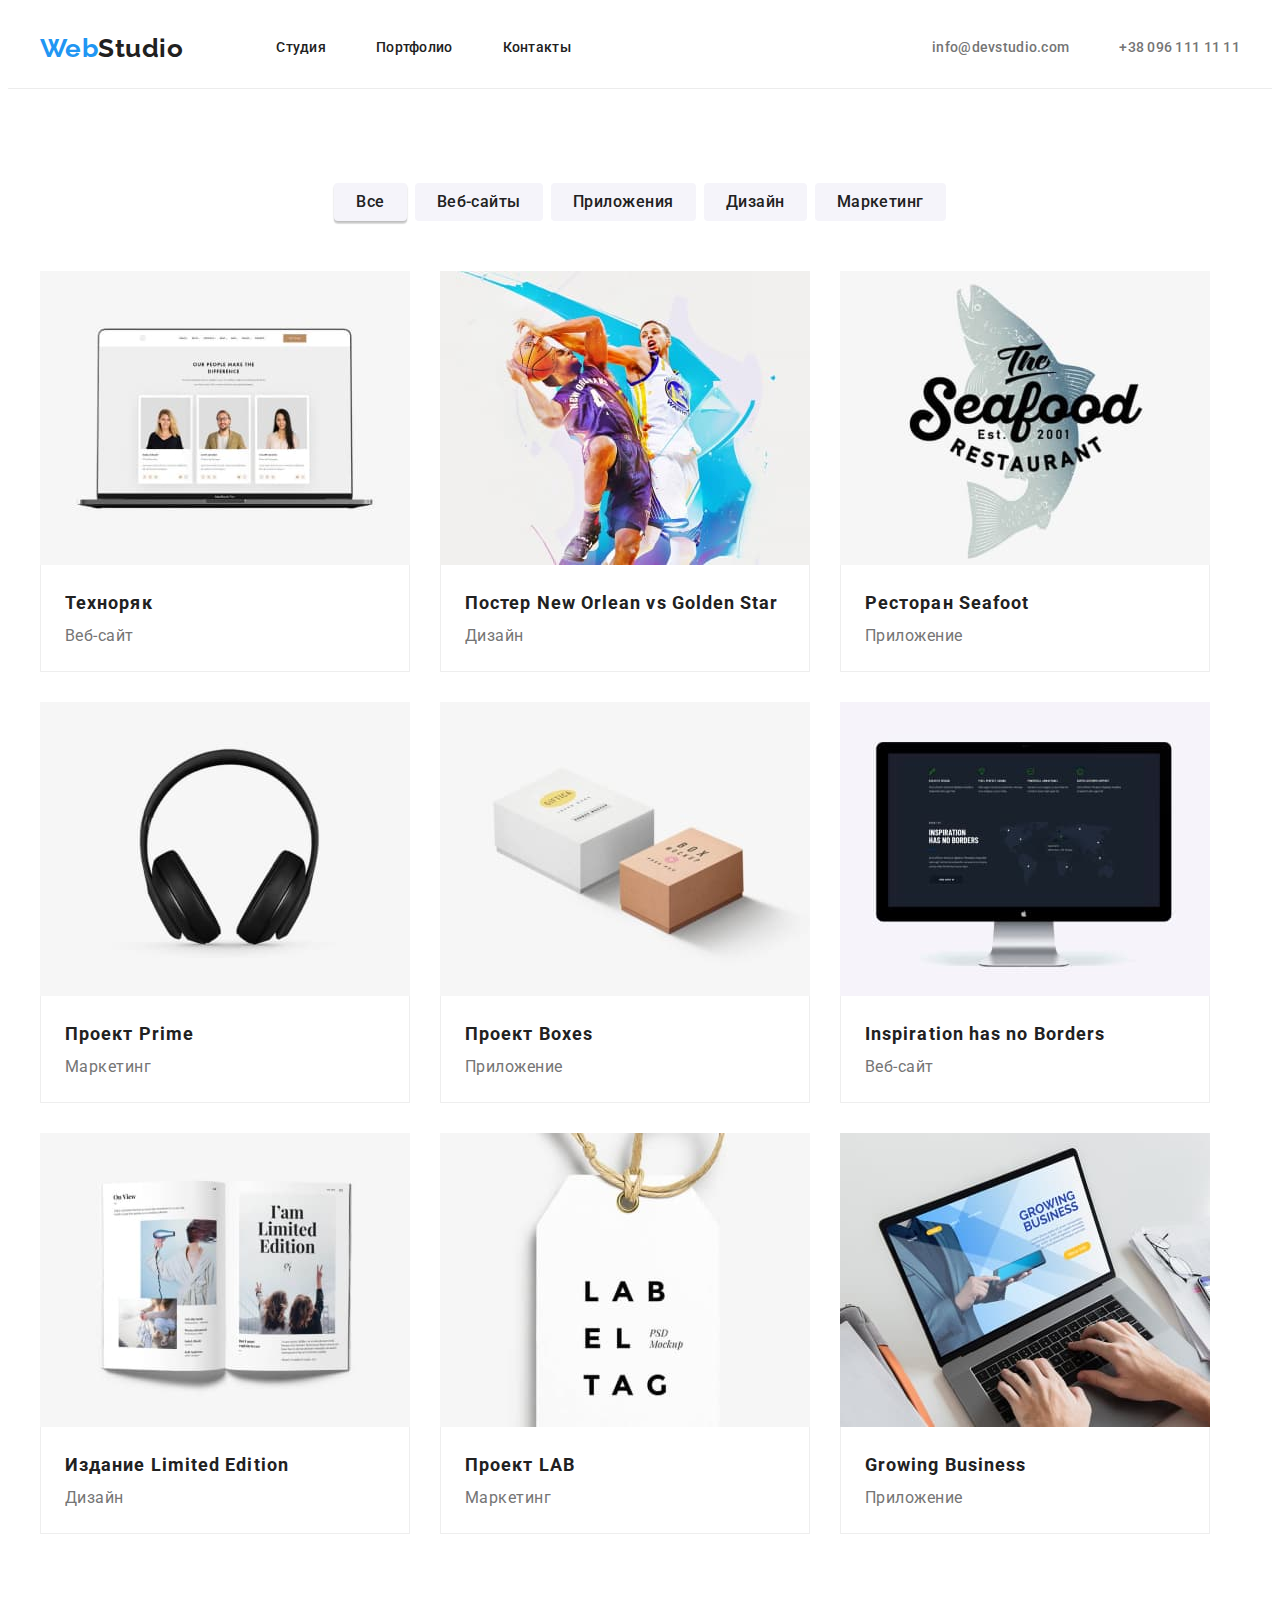
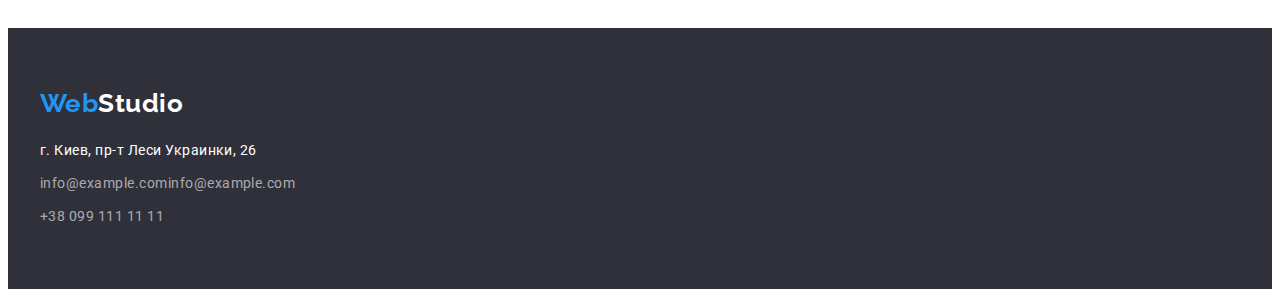
==== portfolio.html @ e4c21ceb "start-hw4" ====
<!DOCTYPE html>
<html lang="en">
<head>
    <meta charset="UTF-8">
    <meta http-equiv="X-UA-Compatible" content="IE=edge">
    <meta name="viewport" content="width=device-width, initial-scale=1.0">
    <title>Document</title>
    <link rel="preconnect" href="https://fonts.googleapis.com">
    <link rel="preconnect" href="https://fonts.gstatic.com" crossorigin>
    <link href="https://fonts.googleapis.com/css2?family=Raleway:wght@700&display=swap" rel="stylesheet">
    <link rel="preconnect" href="https://fonts.googleapis.com">
    <link rel="preconnect" href="https://fonts.gstatic.com" crossorigin>
    <link href="https://fonts.googleapis.com/css2?family=Raleway:wght@700&family=Roboto:wght@400;500;700;900&display=swap"

    rel="stylesheet">
<link rel="stylesheet" href="https://cdnjs.cloudflare.com/ajax/libs/modern-normalize/1.1.0/modern-normalize.min.css"
    integrity="sha512-wpPYUAdjBVSE4KJnH1VR1HeZfpl1ub8YT/NKx4PuQ5NmX2tKuGu6U/JRp5y+Y8XG2tV+wKQpNHVUX03MfMFn9Q=="
    crossorigin="anonymous" referrerpolicy="no-referrer" />
    <link rel="stylesheet" href="./css/styles.css" />

</head>
<body>
<header class="page-header">
    <div class=" container  container-header">
        <nav class="main-nav">
            <a href="./index.html" class="logo"> <span class="logo-start">Web</span><span
                    class="logo-and-top">Studio</span>
            </a>
            <ul class="site-nav ">
                <li class="item"> <a href="./index.html" class="site-nav-link ">Студия</a> </li>
                <li class="item"> <a href="./portfolio.html" class="site-nav-link current">Портфолио</a> </li>
                <li class="item"> <a href="" class="site-nav-link">Контакты</a> </li>
            </ul>
        </nav>
        <ul class="contacts ">
            <li class="item"> <a href="mailto:info@devstudio.com" class="contacts-link">info@devstudio.com</a></li>
            <li class="item"> <a href="telto:+38096111111" class="contacts-link">+38 096 111 11 11</a></li>
        </ul>

    </div>


</header>
    <main>
        <section class="types-of-works">
            <div class="container">
            <!-- Скрытый заголовок -->
            <h1 class="works-title visually-hidden">Виды роботы</h1>
            <ul class="buttons list">
                <li class="works-item-btn">
                    <button type="button" class="button-works button-current">Все</button>
                </li>

                <li class="works-item-btn">
                    <button type="button" class="button-works">Веб-сайты</button>
                </li>

                <li class="works-item-btn">
                    <button type="button" class="button-works">Приложения</button>
                </li>

                <li class="works-item-btn">
                    <button type="button" class="button-works">Дизайн</button>
                </li>

                <li class="works-item-btn">
                    <button type="button" class="button-works">Маркетинг</button>
                </li>
            </ul>


            <ul class="projects ">
                <li class="projects-item">
                    <img src="./images/Ноутбук.jpg" alt="ноутбук" width="370" height="294">
                    <div class="projects-box">
                        <h2 class="projects-title">Техноряк</h2>
                        <p class="projects-text"> Веб-сайт</p>
                    </div>
            
            
                </li>
            
                <li class="projects-item">
                    <img src="./images/Баскетболисты.jpg" alt="Два баскетболиста" width="370" height="294">
                    <div class="projects-box">
                        <h2 class="projects-title">Постер New Orlean vs Golden Star</h2>
                        <p class="projects-text"> Дизайн</p>
                    </div>
            
                </li>
            
                <li class="projects-item">
                    <img src="./images/Имя приложения.jpg" alt="Афиша  ресторана" width="370" height="294">
                    <div class="projects-box">
                        <h2 class="projects-title">Ресторан Seafoot</h2>
                        <p class="projects-text">Приложение</p>
                    </div>
            
                </li>
            
                <li class="projects-item">
                    <img src="./images/Наушники.jpg" alt="Наушники" width="370" height="294">
                    <div class="projects-box">
                        <h2 class="projects-title">Проект Prime</h2>
                        <p class="projects-text">Маркетинг</p>
                    </div>
            
                </li>
            
                <li class="projects-item">
                    <img src="./images/Коробки.jpg" alt="Две коробки" width="370" height="294">
                    <div class="projects-box">
                        <h2 class="projects-title">Проект Boxes</h2>
                        <p class="projects-text">Приложение</p>
                    </div>
            
                </li>
            
                <li class="projects-item">
                    <img src="./images/Компютер.jpg" alt="Экран" width="370" height="294">
                    <div class="projects-box">
                        <h2 class="projects-title">Inspiration has no Borders</h2>
                        <p class="projects-text">Веб-сайт</p>
                    </div>
            
                </li>
            
                <li class="projects-item">
                    <img src="./images/Книга.jpg" alt="Развернутая книга" width="370" height="294">
                    <div class="projects-box">
                        <h2 class="projects-title">Издание Limited Edition</h2>
                        <p class="projects-text">Дизайн</p>
                    </div>
            
                </li>
            
                <li class="projects-item">
                    <img src="./images/Бирка.jpg" alt="Бирка" width="370" height="294">
                    <div class="projects-box">
                        <h2 class="projects-title">Проект LAB</h2>
                        <p class="projects-text">Маркетинг</p>
                    </div>
            
                </li>
            
                <li class="projects-item">
                    <img src="./images/Ноутбук в роботе.jpg" alt="Ноутбук" width="370" height="294">
                    <div class="projects-box">
                        <h2 class="projects-title">Growing Business</h2>
                        <p class="projects-text">Приложение</p>
                    </div>
            
                </li>
            </ul>
            </div>
        </section>
    </main>
<footer class="footer">

    <div class="container">
        <a href="./index.html" class="logo-bot"> <span class="logo-start">Web</span><span class="logo-and">Studio</span>
        </a>
        <address>
            <ul class="address ">
                <li class="address-item"> <a
                        href="https://www.google.com.ua/maps/place/%D0%B1%D1%83%D0%BB.+%D0%9B%D0%B5%D1%81%D0%B8+%D0%A3%D0%BA%D1%80%D0%B0%D0%B8%D0%BD%D0%BA%D0%B8,+26,+%D0%9A%D0%B8%D0%B5%D0%B2,+%D0%A3%D0%BA%D1%80%D0%B0%D0%B8%D0%BD%D0%B0,+02000/@50.4265807,30.5361971,17z/data=!3m1!4b1!4m5!3m4!1s0x40d4cf0e033ecbe9:0x57a4dffefec77da0!8m2!3d50.4265807!4d30.5383858?hl=ru"
                        target="_blank" rel="noopener no-referrer" class="plase">г. Киев, пр-т Леси Украинки, 26</a>
                </li>
                <li class="address-item"> <a href="mailto:info@example.com"
                        class="address-link">info@example.cominfo@example.com</a> </li>
                <li class="address-item"> <a href="telto:+380991111111" class="address-link"> +38 099 111 11 11 </a>
                </li>
            </ul>
        </address>
    </div>
</footer>
</body>
</html>
---- css/styles.css ----
:root {
  --primeri-text-color: #757575;
  --title-text-color: #212121;
  --accent-colot: #2196f3;
  --white-color: #ffffff;
  --gray-background-color: #f5f4fa;
  --black-background-color: #2f303a;
  --translucent-color: rgba(255, 255, 255, 0.6);
}
.visually-hidden {
  position: absolute;
  white-space: nowrap;
  width: 1px;
  height: 1px;
  overflow: hidden;
  border: 0;
  padding: 0;
  clip: rect(0 0 0 0);
  clip-path: inset(50%);
  margin: -1px;
}

h1,
h2,
h3,
ul,
p {
  margin: 0;
}

img {
  display: block;
  max-width: 100%;
  max-height: 100%;
}

ul {
  list-style: none;
  padding: 0;
  text-decoration: none;
}
link {
  text-decoration: none;
}
body {
  color: var(--primeri-text-color);
  background-color: #ffffff;
  font-family: roboto, sans-serif;
  letter-spacing: 0.03em;
}

.container {
  width: 1200px;
  margin: 0 auto;
  padding: 0 15px;
}
/* nav site */
/*---------------------- header --------------------*/

.page-header {
  border-bottom: 1px solid #ececec;
}

.container-header {
  display: flex;
  align-items: center;
}

/* main-nav */

.main-nav {
  display: flex;
  align-items: center;
}

/* logo */
.logo {
  font-family: raleway, sans-serif;
  font-weight: 700;
  font-size: 26px;
  line-height: 1.19;
  text-decoration: none;

  margin-right: 93px;
}

.logo-start {
  color: var(--accent-colot);
}
.logo-and-top {
  color: var(--title-text-color);
}

/* site-nav */
.site-nav {
  display: flex;
}
.site-nav .item:not(:last-child) {
  margin-right: 50px;
}

.site-nav-link {
  display: block;
  padding-top: 31px;
  padding-bottom: 31px;

  color: var(--title-text-color);

  font-weight: 500;
  font-size: 14px;
  line-height: 1.14;
  letter-spacing: 0.02em;
  text-decoration: none;
}
.site-nav-link:hover,
.site-nav-link:focus {
  color: var(--accent-colot);
}
.current:active {
  color: var(--accent-colot);
}

/* contacts */
.contacts {
  display: flex;
  margin-left: auto;
}
.contacts .item + .item {
  margin-left: 50px;
}

.contacts-link {
  color: var(--primeri-text-color);

  font-weight: 500;
  font-size: 14px;
  line-height: 1.14;
  letter-spacing: 0.02em;
  text-decoration: none;

  display: block;
  padding-top: 32px;
  padding-bottom: 32px;
}
.contacts-link:hover,
.contacts-link:focus {
  color: var(--accent-colot);
}

/*------------------------- hero-------------------- */

.hero {
  background-color: var(--black-background-color);
  letter-spacing: 0.06em;
  text-align: center;

  padding: 200px 0;
}
.hero-title {
  color: var(--white-color);

  font-weight: 900;
  font-size: 44px;
  line-height: 60px;
  letter-spacing: 0.06em;
  text-transform: uppercase;

  margin-bottom: 30px;
}
.hero-button {
  background-color: var(--accent-colot);
  color: var(--white-color);
  width: 200px;
  height: 50px;

  font-weight: 700;
  font-size: 16px;
  line-height: 1.87;
  border-radius: 4px;

  letter-spacing: 0.06em;

  border: none;
  cursor: pointer;
}

/*---------------- section ----------------*/
.section {
  padding-bottom: 94px;
  padding-top: 94px;
}

.work-section {
  padding-top: 0;
}

.section-title {
  color: var(--title-text-color);

  font-weight: 700;
  font-size: 36px;
  line-height: 1.17;
  text-align: center;

  margin-bottom: 50px;
}

.feature {
  display: flex;
}
.feature-item {
  width: 270px;
}
.feature-item:not(:last-child) {
  margin-right: 30px;
}

.feature-title {
  color: var(--title-text-color);

  font-weight: 700;
  font-size: 14px;
  line-height: 1.14;
  text-transform: uppercase;

  margin-bottom: 10px;
}

.feature-text {
  font-size: 14px;
  line-height: 1.71;
}

.our-work {
  display: flex;
}
.our-work-item {
  margin-bottom: 0;
}
.our-work-item:not(:last-child) {
  margin-right: 30px;
}
.team-list {
  display: flex;
}

.team-item {
  margin-right: 30px;
  background-color: var(--white-color);
}
.team-item:last-child {
  margin-right: 0px;
}

.team-name {
  color: var(--title-text-color);

  font-weight: 500;
  font-size: 16px;
  line-height: 1.17;
  text-align: center;
}

.team-container {
  padding-top: 30px;
  padding-bottom: 30px;
}
.team {
  background-color: var(--gray-background-color);
}

.team-profession {
  font-size: 16px;
  line-height: 1.9;
  text-align: center;
}

/*----------------------- footer-------------------------- */
.footer {
  background-color: var(--black-background-color);
  padding-top: 60px;
  padding-bottom: 60px;
}

.logo-bot {
  font-family: raleway, sans-serif;
  font-weight: 700;
  font-size: 26px;
  line-height: 1.19;
  text-decoration: none;
  margin-bottom: 20px;

  display: flex;
}

.logo-and {
  color: var(--white-color);
}
.plase {
  color: var(--white-color);

  font-size: 14px;
  line-height: 1.71;
  text-decoration: none;
}

.address {
  font-style: normal;
}
.address-item:not(:last-child) {
  display: block;
  margin-bottom: 9px;
}

.address-link {
  color: var(--translucent-color);

  font-size: 14px;
  line-height: 1.71;
  text-decoration: none;
}

.address-link:focus,
.plase:focus,
.address-link:hover,
.plase:hover {
  color: var(--accent-colot);
}
/*------------------- PORTFOLIO ---------------------------*/
/* types of work */
.button-works {
  font-family: inherit;
  font-weight: 500;
  font-size: 16px;
  line-height: 1.62;
  letter-spacing: 0.03em;
  text-align: center;
  border: none;
  border-radius: 4px;
  cursor: pointer;
}
.button-current {
  color: var(--primary-white-color);
  background-color: var(--accent-color);
  box-shadow: 0px 3px 1px rgba(0, 0, 0, 0.1), 0px 1px 2px rgba(0, 0, 0, 0.08),
    0px 2px 2px rgba(0, 0, 0, 0.12);
}
.button-works:hover,
.button-works:focus {
  color: var(--primary-white-color);
  background-color: var(--accent-color);
  cursor: pointer;
}
.buttons {
  display: flex;
  justify-content: center;
  margin-bottom: 50px;
  margin-top: 94px;
}
.works-item-btn:not(:last-child) {
  margin-right: 8px;
}
.button-works {
  padding: 6px 22px;
  color: var(--title-text-color);
  background-color: var(--gray-background-color);
}
.button-works:focus,
.button-works:hover {
  color: var(--white-color);
  background-color: var(--accent-colot);
}
.content-title {
  font-weight: 700;
  font-size: 18px;
  line-height: 2;
  letter-spacing: 0.06em;
  color: var(--title-text-color);
}

.content-text {
  text-decoration: none;
  font-weight: 400;
  font-size: 16px;
  line-height: 1.87;
  letter-spacing: 0.03em;
  color: var(--primeri-text-color);
}
.projects {
  display: flex;
  flex-wrap: wrap;
  margin-bottom: 94px;

  color: var(--title-text-color);
}

.projects-item {
  margin-right: 30px;
  margin-bottom: 30px;
}

.projects-item:nth-child(3n) {
  margin-right: 0;
}

.projects-item:nth-last-child(-n + 3) {
  margin-bottom: 0;
}
.projects-title {
  font-weight: 700;
  font-size: 18px;
  line-height: 2;
  letter-spacing: 0.06em;
}
.projects-text {
  font-size: 16px;
  line-height: 30px;
  color: #757575;
}

.projects-box {
  padding: 20px 24px;
  border-right: 1px solid #eeeeee;
  border-bottom: 1px solid #eeeeee;
  border-left: 1px solid #eeeeee;
}
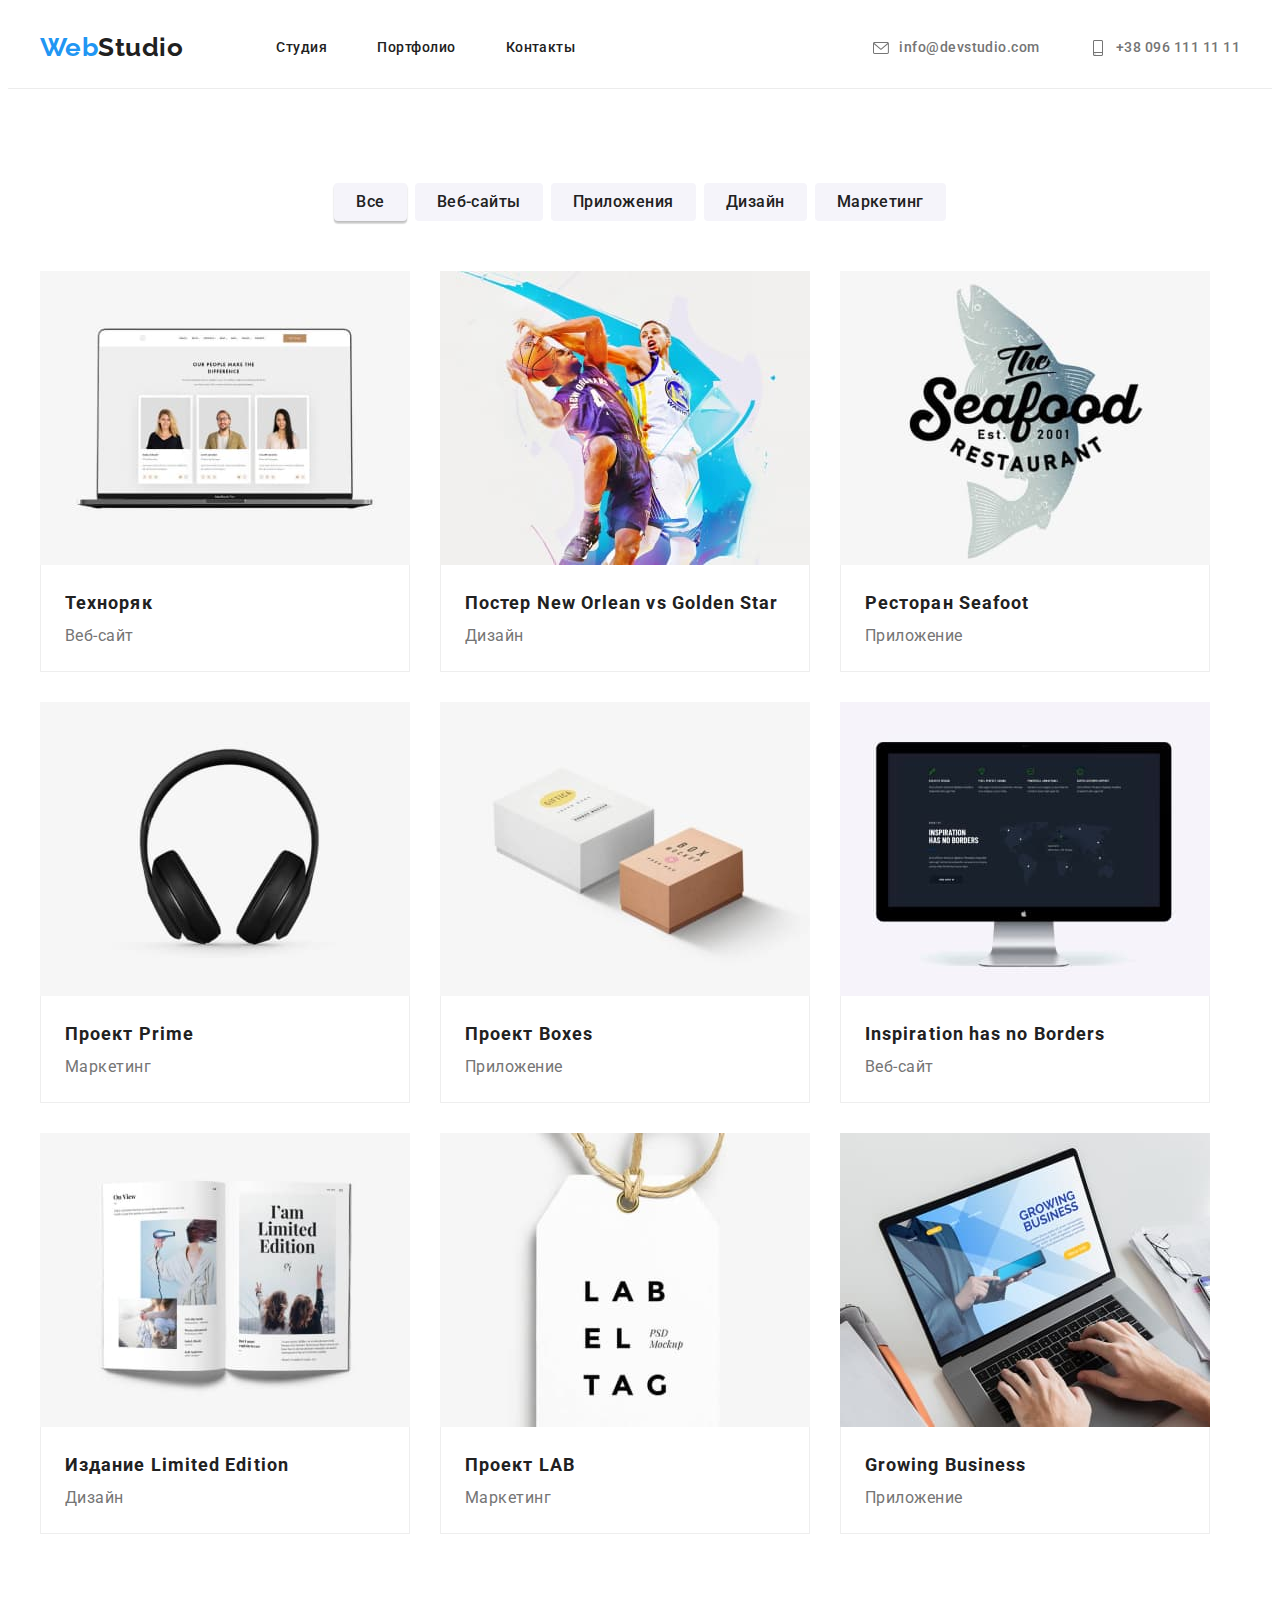
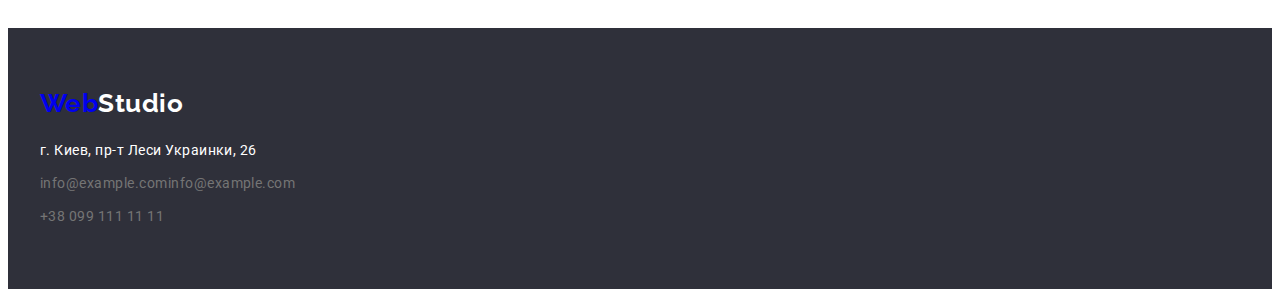
==== commit aaaba1f0: "Update portfolio.html" ====
--- a/portfolio.html
+++ b/portfolio.html
@@ -20,27 +20,41 @@
 
 </head>
 <body>
-<header class="page-header">
-    <div class=" container  container-header">
-        <nav class="main-nav">
-            <a href="./index.html" class="logo"> <span class="logo-start">Web</span><span
-                    class="logo-and-top">Studio</span>
-            </a>
-            <ul class="site-nav ">
-                <li class="item"> <a href="./index.html" class="site-nav-link ">Студия</a> </li>
-                <li class="item"> <a href="./portfolio.html" class="site-nav-link current">Портфолио</a> </li>
-                <li class="item"> <a href="" class="site-nav-link">Контакты</a> </li>
+    <header class="border">
+        <div class="container content">
+            <nav class="nav-container">
+                <a href="./index.html" lang="en" class="link-logo"><span class="logo">Web</span>Studio</a>
+                <ul class="header-list">
+                    <li class="link-content">
+                        <a href="./index.html" class="site-nav current">Студия</a>
+                    </li>
+                    <li class="link-content">
+                        <a href="./portfolio.html" class="site-nav">Портфолио</a>
+                    </li>
+                    <li class="link-content">
+                        <a href="" class="site-nav">Контакты</a>
+                    </li>
+                </ul>
+            </nav>
+            <ul class="header-list">
+                <li class="contact-link">
+                    <a href="mailto:info@devstudio.com" class="contact">
+                        <svg class="contact-icon">
+                            <use href="./images/icons.svg#icon-envelope"></use>
+                        </svg>
+                        info@devstudio.com
+                    </a>
+                </li>
+                <li class="contact-link">
+                    <a href="tel:+380961111111" class="contact">
+                        <svg class="contact-icon">
+                            <use href="./images/icons.svg#icon-smartphone"></use>
+                        </svg>
+                        +38 096 111 11 11</a>
+                </li>
             </ul>
-        </nav>
-        <ul class="contacts ">
-            <li class="item"> <a href="mailto:info@devstudio.com" class="contacts-link">info@devstudio.com</a></li>
-            <li class="item"> <a href="telto:+38096111111" class="contacts-link">+38 096 111 11 11</a></li>
-        </ul>
-
-    </div>
-
-
-</header>
+        </div>
+    </header>
     <main>
         <section class="types-of-works">
             <div class="container">
--- a/css/styles.css
+++ b/css/styles.css
@@ -5,7 +5,9 @@
   --white-color: #ffffff;
   --gray-background-color: #f5f4fa;
   --black-background-color: #2f303a;
-  --translucent-color: rgba(255, 255, 255, 0.6);
+  --translucent-color: rgba(255, 255, 255, 0.6)
+  --social-image-color: #afb1b8;
+
 }
 .visually-hidden {
   position: absolute;
@@ -33,7 +35,13 @@
   max-width: 100%;
   max-height: 100%;
 }
-
+ul {
+  list-style: none;
+}
+
+a {
+  text-decoration: none;
+}
 ul {
   list-style: none;
   padding: 0;
@@ -57,93 +65,97 @@
 /* nav site */
 /*---------------------- header --------------------*/
 
-.page-header {
+.border {
   border-bottom: 1px solid #ececec;
 }
-
-.container-header {
+.container.content {
   display: flex;
   align-items: center;
 }
-
-/* main-nav */
-
-.main-nav {
+.container {
+  width: 1200px;
+  margin-left: auto;
+  margin-right: auto;
+  padding-left: 15px;
+  padding-right: 15px;
+  /* border: 1px solid tomato; */
+}
+.nav-container {
+  display: flex;
+}
+.header-list {
+  margin: 0;
+  display: flex;
+  padding-left: 0;
+  margin-left: auto;
+}
+.link-logo {
+  display: block;
   display: flex;
   align-items: center;
-}
-
-/* logo */
+  margin-right: 93px;
+
+  color: var(--title-text-color);
+
+  font-family: Raleway, sans-serif;
+  font-style: normal;
+  font-weight: 700;
+  font-size: 26px;
+  line-height: 1.2;
+}
 .logo {
-  font-family: raleway, sans-serif;
-  font-weight: 700;
-  font-size: 26px;
-  line-height: 1.19;
-  text-decoration: none;
-
-  margin-right: 93px;
-}
-
-.logo-start {
+  display: block;
+
   color: var(--accent-colot);
 }
-.logo-and-top {
-  color: var(--title-text-color);
-}
-
-/* site-nav */
+.link-content:not(:last-child) {
+  margin-right: 50px;
+}
 .site-nav {
-  display: flex;
-}
-.site-nav .item:not(:last-child) {
-  margin-right: 50px;
-}
-
-.site-nav-link {
-  display: block;
-  padding-top: 31px;
-  padding-bottom: 31px;
-
-  color: var(--title-text-color);
-
-  font-weight: 500;
-  font-size: 14px;
-  line-height: 1.14;
-  letter-spacing: 0.02em;
-  text-decoration: none;
-}
-.site-nav-link:hover,
-.site-nav-link:focus {
-  color: var(--accent-colot);
-}
-.current:active {
-  color: var(--accent-colot);
-}
-
-/* contacts */
-.contacts {
-  display: flex;
-  margin-left: auto;
-}
-.contacts .item + .item {
-  margin-left: 50px;
-}
-
-.contacts-link {
-  color: var(--primeri-text-color);
-
-  font-weight: 500;
-  font-size: 14px;
-  line-height: 1.14;
-  letter-spacing: 0.02em;
-  text-decoration: none;
-
   display: block;
   padding-top: 32px;
   padding-bottom: 32px;
-}
-.contacts-link:hover,
-.contacts-link:focus {
+
+  color: var(--title-text-color);
+
+  font-weight: 500;
+  font-size: 14px;
+  line-height: 1.14;
+}
+.site-nav:hover,
+.site-nav:focus {
+  color: var(--accent-colot);
+}
+.site-nav .current {
+  color: var(--accent-colot);
+}
+/* Contacts */
+
+.header-list .contact-link + .contact-link {
+  margin-left: 50px;
+}
+.contact {
+  /* display: block; */
+  display: flex;
+  align-items: center;
+  padding-top: 32px;
+  padding-bottom: 32px;
+
+  color: var(--primeri-text-color);
+
+  font-weight: 500;
+  font-size: 14px;
+  line-height: 1.14;
+}
+.contact-icon {
+  fill: currentColor;
+  margin-right: 10px;
+  width: 16px;
+  height: 16px;
+}
+
+.contact:hover,
+.contact:focus {
   color: var(--accent-colot);
 }
 
@@ -151,6 +163,14 @@
 
 .hero {
   background-color: var(--black-background-color);
+  background-image: linear-gradient(
+      rgba(47, 48, 58, 0.4),
+      rgba(47, 48, 58, 0.4)
+    ),
+    url(../images/hero-bg.jpg);
+  background-repeat: no-repeat;
+  background-position: center;
+  background-size: cover;
   letter-spacing: 0.06em;
   text-align: center;
 
@@ -215,6 +235,12 @@
   margin-right: 30px;
 }
 
+.feature-icon-box {
+  background-color: var(--gray-background-color);
+  border-radius: 4px;
+  padding: 25px;
+}
+
 .feature-title {
   color: var(--title-text-color);
 
@@ -273,6 +299,43 @@
   font-size: 16px;
   line-height: 1.9;
   text-align: center;
+}
+
+.list-social-networks {
+  display: flex;
+  justify-content: center;
+}
+.link-social-networks {
+  display: flex;
+  width: 44px;
+  height: 44px;
+  align-items: center;
+  justify-content: center;
+  fill: var(--social-image-color);
+}
+.link-social-networks:hover,
+.link-social-networks:focus {
+  background-color: var(--accent-colot);
+  border-radius: 50%;
+  fill: var(--white-color);
+}
+/*--------------------- client company----------- */
+.list-client-company {
+  display: flex;
+}
+
+.client-title {
+  font-weight: 700;
+  font-size: 36px;
+  line-height: 42px;
+  text-align: center;
+  letter-spacing: 0.03em;
+  color: var(--title-text-color);
+  margin-bottom: 50px;
+}
+
+.item-client-company:not(:last-child) {
+  margin-right: 30px;
 }
 
 /*----------------------- footer-------------------------- */
@@ -280,6 +343,7 @@
   background-color: var(--black-background-color);
   padding-top: 60px;
   padding-bottom: 60px;
+  display: flex;
 }
 
 .logo-bot {
@@ -292,7 +356,14 @@
 
   display: flex;
 }
-
+.box {
+  display: flex;
+}
+.footer-box {
+  width: auto;
+  margin: 0 70px 0 0;
+  padding-right: 0;
+}
 .logo-and {
   color: var(--white-color);
 }
@@ -325,6 +396,36 @@
 .address-link:hover,
 .plase:hover {
   color: var(--accent-colot);
+}
+.link-social-networks {
+  display: flex;
+  width: 44px;
+  height: 44px;
+  align-items: center;
+  justify-content: center;
+  fill:var(--social-image-color);
+}
+
+.footer-caption {
+  font-weight: 700;
+  font-size: 14px;
+  line-height: 1.14;
+  letter-spacing: 0.03em;
+  text-transform: uppercase;
+  color: var(--white-color);
+  margin-bottom: 20px;
+}
+.footer-conteiner {
+  padding-top: 12px;
+}
+.footer-icon {
+  background-color: #44454e;
+  fill: var(--white-color);
+  border-radius: 50%;
+}
+.item-social-networks {
+  width: 44px;
+  height: 44px;
 }
 /*------------------- PORTFOLIO ---------------------------*/
 /* types of work */
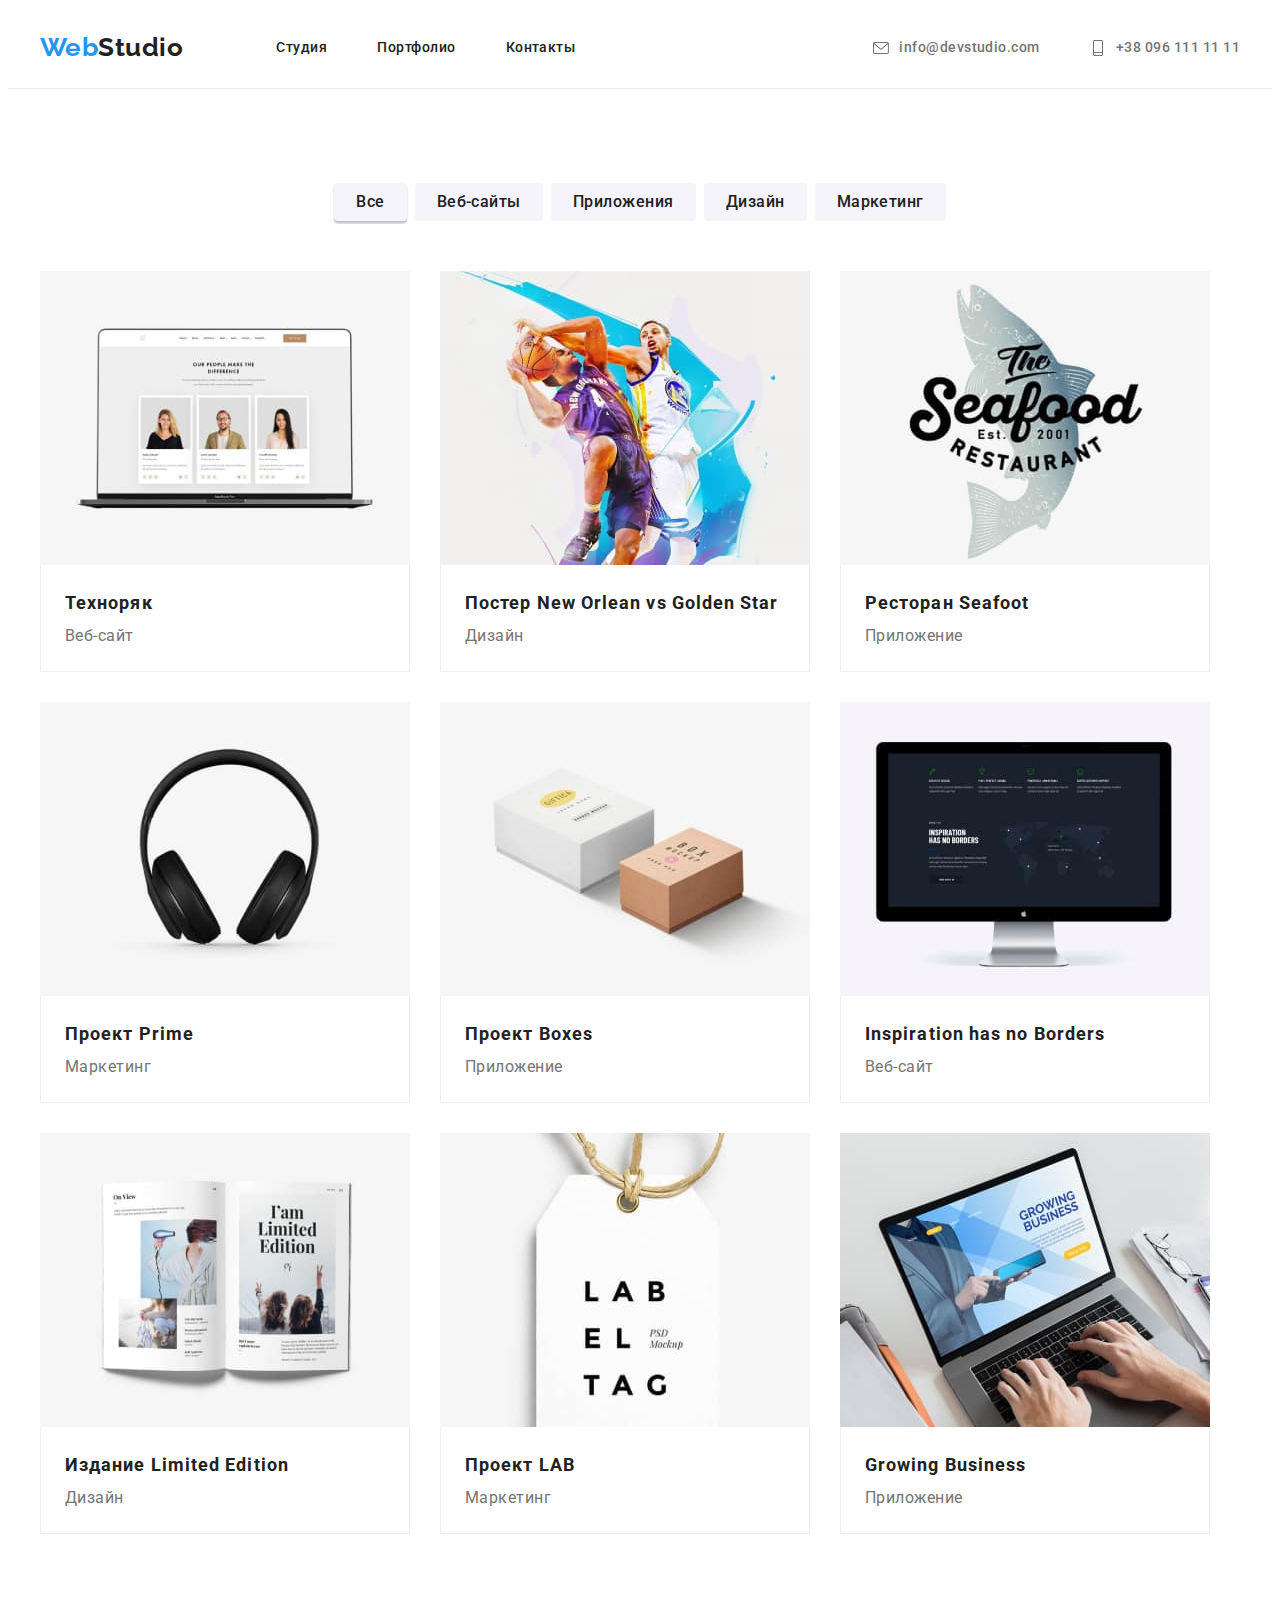
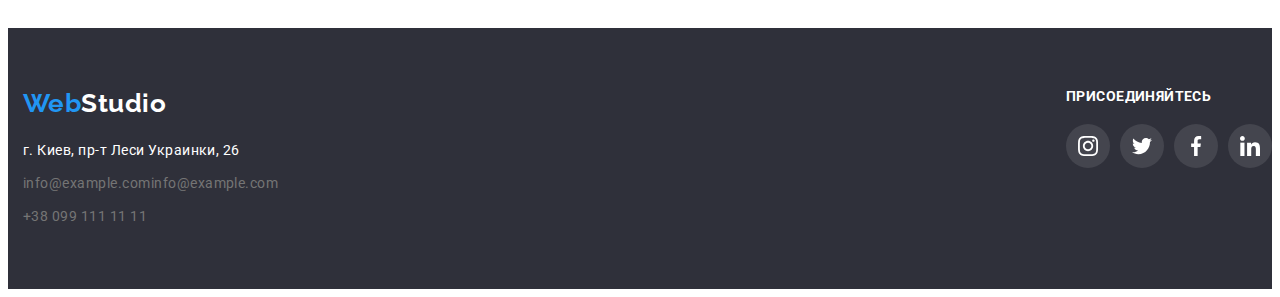
==== commit 870177ac: "Update portfolio.html" ====
--- a/portfolio.html
+++ b/portfolio.html
@@ -187,6 +187,35 @@
             </ul>
         </address>
     </div>
+    <div class="footer-social">
+        <p class="invite">присоединяйтесь</p>
+        <ul class="list footer-icon-list">
+            <li class="footer-icon-item">
+                <a href="https://www.instagram.com/" class="footer-link">
+                    <svg class="icon footer-icon">
+                        <use href="./images/icons.svg#icon-instagram" width="20px" height="20px"></use>
+                    </svg></a>
+            </li>
+            <li class="footer-icon-item">
+                <a href="https://twitter.com/" class="footer-link">
+                    <svg class="icon footer-icon">
+                        <use href="./images/icons.svg#icon-twitter" width="20px" height="20px"></use>
+                    </svg></a>
+            </li>
+            <li class="footer-icon-item">
+                <a href="https://www.facebook.com/" class="footer-link">
+                    <svg class="icon footer-icon">
+                        <use href="./images/icons.svg#icon-facebook" width="20px" height="20px"></use>
+                    </svg></a>
+            </li>
+            <li class="footer-icon-item">
+                <a href="https://linkedin.com/" class="footer-link">
+                    <svg class="icon footer-icon">
+                        <use href="./images/icons.svg#icon-linkedin" width="20px" height="20px"></use>
+                    </svg></a>
+            </li>
+        </ul>
+    </div>
 </footer>
 </body>
 </html>--- a/css/styles.css
+++ b/css/styles.css
@@ -6,7 +6,9 @@
   --gray-background-color: #f5f4fa;
   --black-background-color: #2f303a;
   --translucent-color: rgba(255, 255, 255, 0.6)
-  --social-image-color: #afb1b8;
+  --social-image-color: #dafb1b8;
+  --logo-color:#2196F3;
+  --bg-hover-button:#188ce8;
 
 }
 .visually-hidden {
@@ -57,6 +59,11 @@
   letter-spacing: 0.03em;
 }
 
+.icon {
+  display: inline-block;
+  width: 1em;
+  height: 1em;
+  fill: currentColor;}
 .container {
   width: 1200px;
   margin: 0 auto;
@@ -221,24 +228,46 @@
   font-size: 36px;
   line-height: 1.17;
   text-align: center;
-
   margin-bottom: 50px;
 }
+.section-title-work{
+  margin-top: 94px;
+}
 
 .feature {
   display: flex;
+  justify-content: space-between;
+  margin-bottom: 30px;
+
 }
 .feature-item {
-  width: 270px;
-}
-.feature-item:not(:last-child) {
+  justify-content: center;
+  align-items: center;
+
   margin-right: 30px;
+  width: calc((100% - 90px) / 4);
+}
+.feature:not(:last-child) {
+  margin-right: 30px;
 }
 
 .feature-icon-box {
+  display: flex;
+  justify-content: center;
+  align-items: center;
   background-color: var(--gray-background-color);
   border-radius: 4px;
-  padding: 25px;
+    width: 270px;
+  height: 120px;
+  margin-bottom: 30px;
+}
+.feature-icon{
+  width: 70px;
+  height: 70px;
+
+}
+.feature-item:last-child {
+  margin-right: 0;
 }
 
 .feature-title {
@@ -269,7 +298,13 @@
 .team-list {
   display: flex;
 }
-
+.team-item{
+  background: var(--white-color);
+  box-shadow: 0px 1px 3px rgba(0, 0, 0, 0.12), 0px 1px 1px rgba(0, 0, 0, 0.14),
+    0px 2px 1px rgba(156, 138, 138, 0.2);
+  border-radius: 0px 0px 4px 4px;
+
+}
 .team-item {
   margin-right: 30px;
   background-color: var(--white-color);
@@ -301,43 +336,103 @@
   text-align: center;
 }
 
+
 .list-social-networks {
   display: flex;
   justify-content: center;
-}
-.link-social-networks {
-  display: flex;
+  padding: 0 32px;
+}
+.item-social-networks{
+  margin-right: 10px;
   width: 44px;
   height: 44px;
-  align-items: center;
-  justify-content: center;
-  fill: var(--social-image-color);
+  margin-right: 10px;
+  display: flex;
+  justify-content: center;
+  align-items: center;
+  margin-bottom: 30px;
+  margin-top: 16px;
+}
+
+.item-social-networks:first-child{
+  margin-left: 0;
+}
+.link-social-networks{
+  width: 100%;
+  height: 100%;
+  border-radius: 50%;
+  display: flex;
+  justify-content: center;
+  align-items: center;
+  color: #afb1b8;
+}
+
+.icon-social-networks{
+  display: block;
+  width: 20px;
+  height: 20px;
+  fill: currentColor;
 }
 .link-social-networks:hover,
-.link-social-networks:focus {
-  background-color: var(--accent-colot);
-  border-radius: 50%;
+.link-social-networks:focus  {
+  background-color: var(--accent-colot);
+  color:var(--white-color);
+}
+.icon-social-networks:hover,
+.icon-social-networks:focus{
   fill: var(--white-color);
-}
+  background-color: var(--accent-colot);
+
+}
+
 /*--------------------- client company----------- */
-.list-client-company {
-  display: flex;
-}
-
-.client-title {
+.clients-header {
   font-weight: 700;
   font-size: 36px;
   line-height: 42px;
   text-align: center;
   letter-spacing: 0.03em;
-  color: var(--title-text-color);
+  color: var();
   margin-bottom: 50px;
 }
-
-.item-client-company:not(:last-child) {
-  margin-right: 30px;
-}
-
+.clients-list {
+  display: flex;
+  justify-content: center;
+  align-items: center;
+}
+.clients-item {
+  border: 1px solid #afb1b8;
+  border-radius: 4px;
+  margin-left: 30px;
+  width: 170px;
+  height: 92px;
+}
+.clients-item:first-child {
+  margin-left: 0;
+}
+.clients-link {
+  display: flex;
+  justify-content: center;
+  align-items: center;
+  /* padding: 16px 32px; */
+  width: 100%;
+  height: 100%;
+  color: #afb1b8;
+}
+.clients-item:hover,
+.clients-item:focus {
+  border: 1px solid #afb1b8;
+}
+.clients-link:hover,
+.clients-link:focus {
+  border: 1px solid var(--accent-colot);
+  color: var(--accent-colot);
+}
+.clients-icon {
+  width: 106px;
+  height: 60px;
+  fill: currentColor;
+}
 /*----------------------- footer-------------------------- */
 .footer {
   background-color: var(--black-background-color);
@@ -364,6 +459,9 @@
   margin: 0 70px 0 0;
   padding-right: 0;
 }
+.logo-start{
+  color: #2196F3;
+}
 .logo-and {
   color: var(--white-color);
 }
@@ -403,29 +501,52 @@
   height: 44px;
   align-items: center;
   justify-content: center;
-  fill:var(--social-image-color);
-}
-
-.footer-caption {
+  fill:#afb1b8;
+}
+
+.invite {
   font-weight: 700;
   font-size: 14px;
-  line-height: 1.14;
+  line-height: 16px;
   letter-spacing: 0.03em;
   text-transform: uppercase;
   color: var(--white-color);
   margin-bottom: 20px;
 }
-.footer-conteiner {
-  padding-top: 12px;
-}
-.footer-icon {
-  background-color: #44454e;
-  fill: var(--white-color);
-  border-radius: 50%;
-}
-.item-social-networks {
+.footer-icon-list {
+  display: flex;
+  justify-content: center;
+}
+.footer-icon-item {
   width: 44px;
   height: 44px;
+  margin-left: 10px;
+}
+.footer-icon-item:first-child {
+  margin-left: 0;
+}
+.footer-link {
+  display: flex;
+  align-items: center;
+  justify-content: center;
+  width: 100%;
+  height: 100%;
+  border-radius: 50%;
+  background: rgba(255, 255, 255, 0.1);
+}
+.footer-link:hover,
+.footer-link:focus {
+  background-color: var(--accent-colot);
+}
+.footer-icon {
+  display: block;
+  width: 20px;
+  height: 20px;
+  fill: var(--white-color);
+}
+.footer-icon:hover,
+.footer-icon:focus {
+  background-color: var(--accent-colot);
 }
 /*------------------- PORTFOLIO ---------------------------*/
 /* types of work */
@@ -441,15 +562,15 @@
   cursor: pointer;
 }
 .button-current {
-  color: var(--primary-white-color);
-  background-color: var(--accent-color);
-  box-shadow: 0px 3px 1px rgba(0, 0, 0, 0.1), 0px 1px 2px rgba(0, 0, 0, 0.08),
-    0px 2px 2px rgba(0, 0, 0, 0.12);
-}
-.button-works:hover,
+  color:var(--title-text-color);
+  background-color: var(--accent-colot);
+  border-radius: 4px;
+  box-shadow: 0px 3px 1px rgba(0, 0, 0, 0.1), 0px 1px 2px rgba(0, 0, 0, 0.08), 0px 2px 2px rgba(0, 0, 0, 0.12);
+}
+.button-works:hover,  
 .button-works:focus {
-  color: var(--primary-white-color);
-  background-color: var(--accent-color);
+  color: var(--white-color);
+  background-color: var(--accent-colot);
   cursor: pointer;
 }
 .buttons {
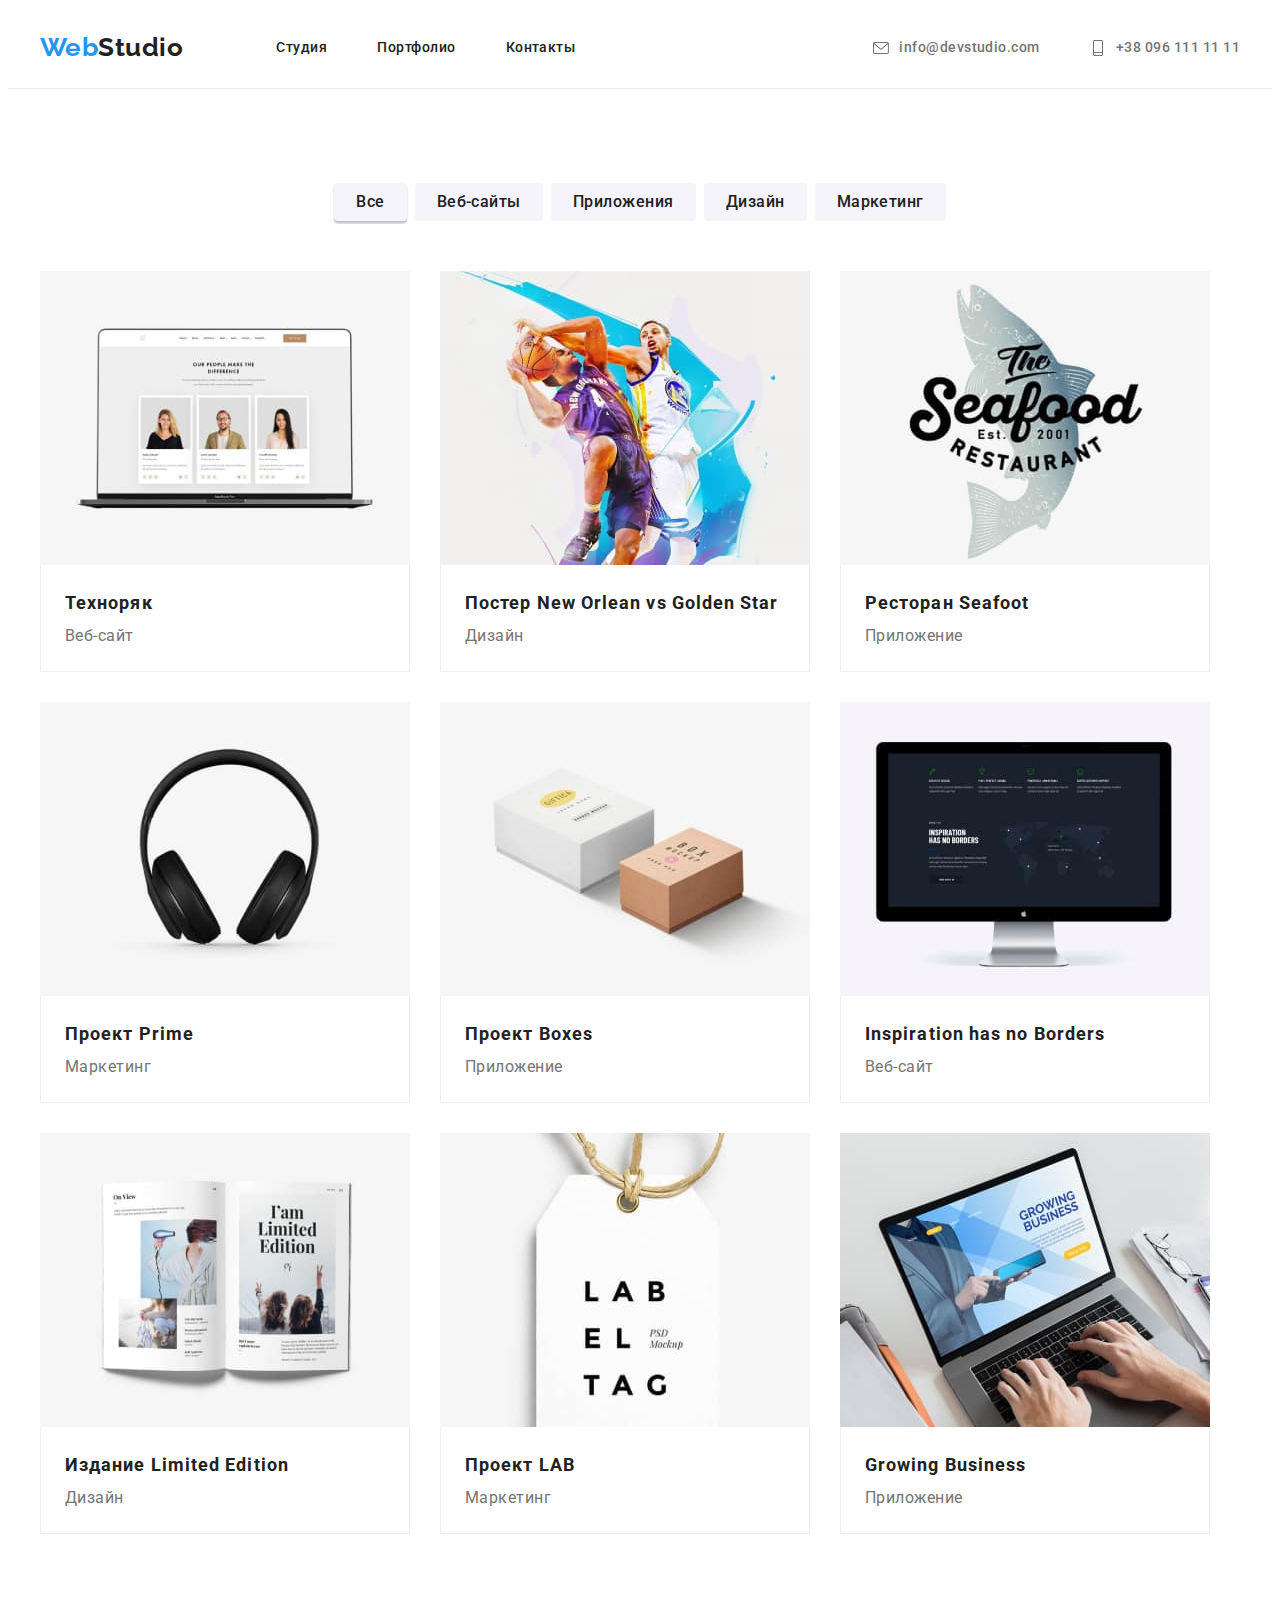
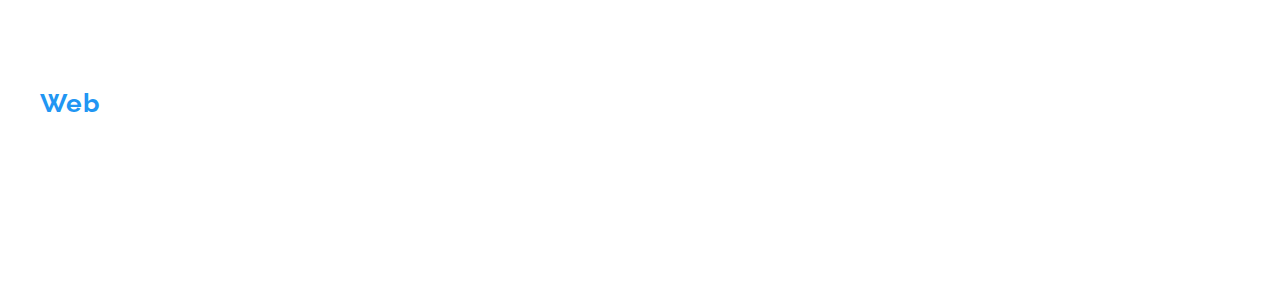
==== commit a858dca7: "ee" ====
--- a/portfolio.html
+++ b/portfolio.html
@@ -169,24 +169,23 @@
             </div>
         </section>
     </main>
-<footer class="footer">
-
-    <div class="container">
-        <a href="./index.html" class="logo-bot"> <span class="logo-start">Web</span><span class="logo-and">Studio</span>
-        </a>
-        <address>
-            <ul class="address ">
-                <li class="address-item"> <a
-                        href="https://www.google.com.ua/maps/place/%D0%B1%D1%83%D0%BB.+%D0%9B%D0%B5%D1%81%D0%B8+%D0%A3%D0%BA%D1%80%D0%B0%D0%B8%D0%BD%D0%BA%D0%B8,+26,+%D0%9A%D0%B8%D0%B5%D0%B2,+%D0%A3%D0%BA%D1%80%D0%B0%D0%B8%D0%BD%D0%B0,+02000/@50.4265807,30.5361971,17z/data=!3m1!4b1!4m5!3m4!1s0x40d4cf0e033ecbe9:0x57a4dffefec77da0!8m2!3d50.4265807!4d30.5383858?hl=ru"
-                        target="_blank" rel="noopener no-referrer" class="plase">г. Киев, пр-т Леси Украинки, 26</a>
-                </li>
-                <li class="address-item"> <a href="mailto:info@example.com"
-                        class="address-link">info@example.cominfo@example.com</a> </li>
-                <li class="address-item"> <a href="telto:+380991111111" class="address-link"> +38 099 111 11 11 </a>
-                </li>
-            </ul>
-        </address>
-    </div>
+    <footer class="footer">
+        <div class="container footer-content">
+            <div class="footer-address">
+                <a href="./index.html" class="footer-logo"><span class="footer-logo-blue">Web</span>Studio</a>
+                <address class="footer-list">
+                    <ul class="footer-address-list">
+                        <li>
+                            <a href="https://goo.gl/maps/sKUV3N8SFqWd6LK18" class="footer-address-map" target="_blank">
+                                г. Киев, пр-т Леси Украинки, 26</a>
+                        </li>
+                        <li>
+                            <a href="mailto:info@example.com" class="footer-address-link">info@example.com</a>
+                        </li>
+                        <li><a href="tel:+380961111111" class="footer-address-link">+38 096 111 11 11</a></li>
+                    </ul>
+                </address>
+            </div>
     <div class="footer-social">
         <p class="invite">присоединяйтесь</p>
         <ul class="list footer-icon-list">
--- a/css/styles.css
+++ b/css/styles.css
@@ -9,7 +9,7 @@
   --social-image-color: #dafb1b8;
   --logo-color:#2196F3;
   --bg-hover-button:#188ce8;
-
+  --adress-color: rgba(255, 255, 255, 0.6);
 }
 .visually-hidden {
   position: absolute;
@@ -435,73 +435,65 @@
 }
 /*----------------------- footer-------------------------- */
 .footer {
-  background-color: var(--black-background-color);
-  padding-top: 60px;
-  padding-bottom: 60px;
-  display: flex;
-}
-
-.logo-bot {
-  font-family: raleway, sans-serif;
-  font-weight: 700;
+  background-color: var(--footer-background-color);
+  padding: 60px 0;
+}
+.footer-content {
+  display: flex;
+  align-items: baseline;
+}
+.footer-address {
+  margin-right: 70px;
+}
+.footer-logo {
+  font-family: Raleway, sans-serif;
+  font-style: normal;
+  font-weight: bold;
   font-size: 26px;
   line-height: 1.19;
   text-decoration: none;
-  margin-bottom: 20px;
-
-  display: flex;
-}
-.box {
-  display: flex;
-}
-.footer-box {
-  width: auto;
-  margin: 0 70px 0 0;
-  padding-right: 0;
-}
-.logo-start{
-  color: #2196F3;
-}
-.logo-and {
+  letter-spacing: 0.03em;
+
   color: var(--white-color);
 }
-.plase {
-  color: var(--white-color);
-
+.footer-logo-blue {
+  color: var(--accent-colot);
+}
+.footer-list {
+  margin-top: 20px;
+}
+.footer-address-list {
+  list-style-type: none;
+  font-style: normal;
+}
+.footer-address-list > li {
+  margin-bottom: 9px;
+}
+.footer-address-map {
+  font-style: normal;
+  font-weight: normal;
   font-size: 14px;
   line-height: 1.71;
+  /* or 171% */
+
+  letter-spacing: 0.03em;
   text-decoration: none;
-}
-
-.address {
-  font-style: normal;
-}
-.address-item:not(:last-child) {
-  display: block;
-  margin-bottom: 9px;
-}
-
-.address-link {
-  color: var(--translucent-color);
+  color: var(--white-color);
+}
+.footer-address-link {
+  text-decoration: none;
 
   font-size: 14px;
   line-height: 1.71;
-  text-decoration: none;
-}
-
-.address-link:focus,
-.plase:focus,
-.address-link:hover,
-.plase:hover {
+  /* or 171% */
+
+  letter-spacing: 0.03em;
+
+  color: var(--adress-color);
+}
+.footer-address-link:focus,
+.footer-address-link:hover {
   color: var(--accent-colot);
-}
-.link-social-networks {
-  display: flex;
-  width: 44px;
-  height: 44px;
-  align-items: center;
-  justify-content: center;
-  fill:#afb1b8;
 }
 
 .invite {
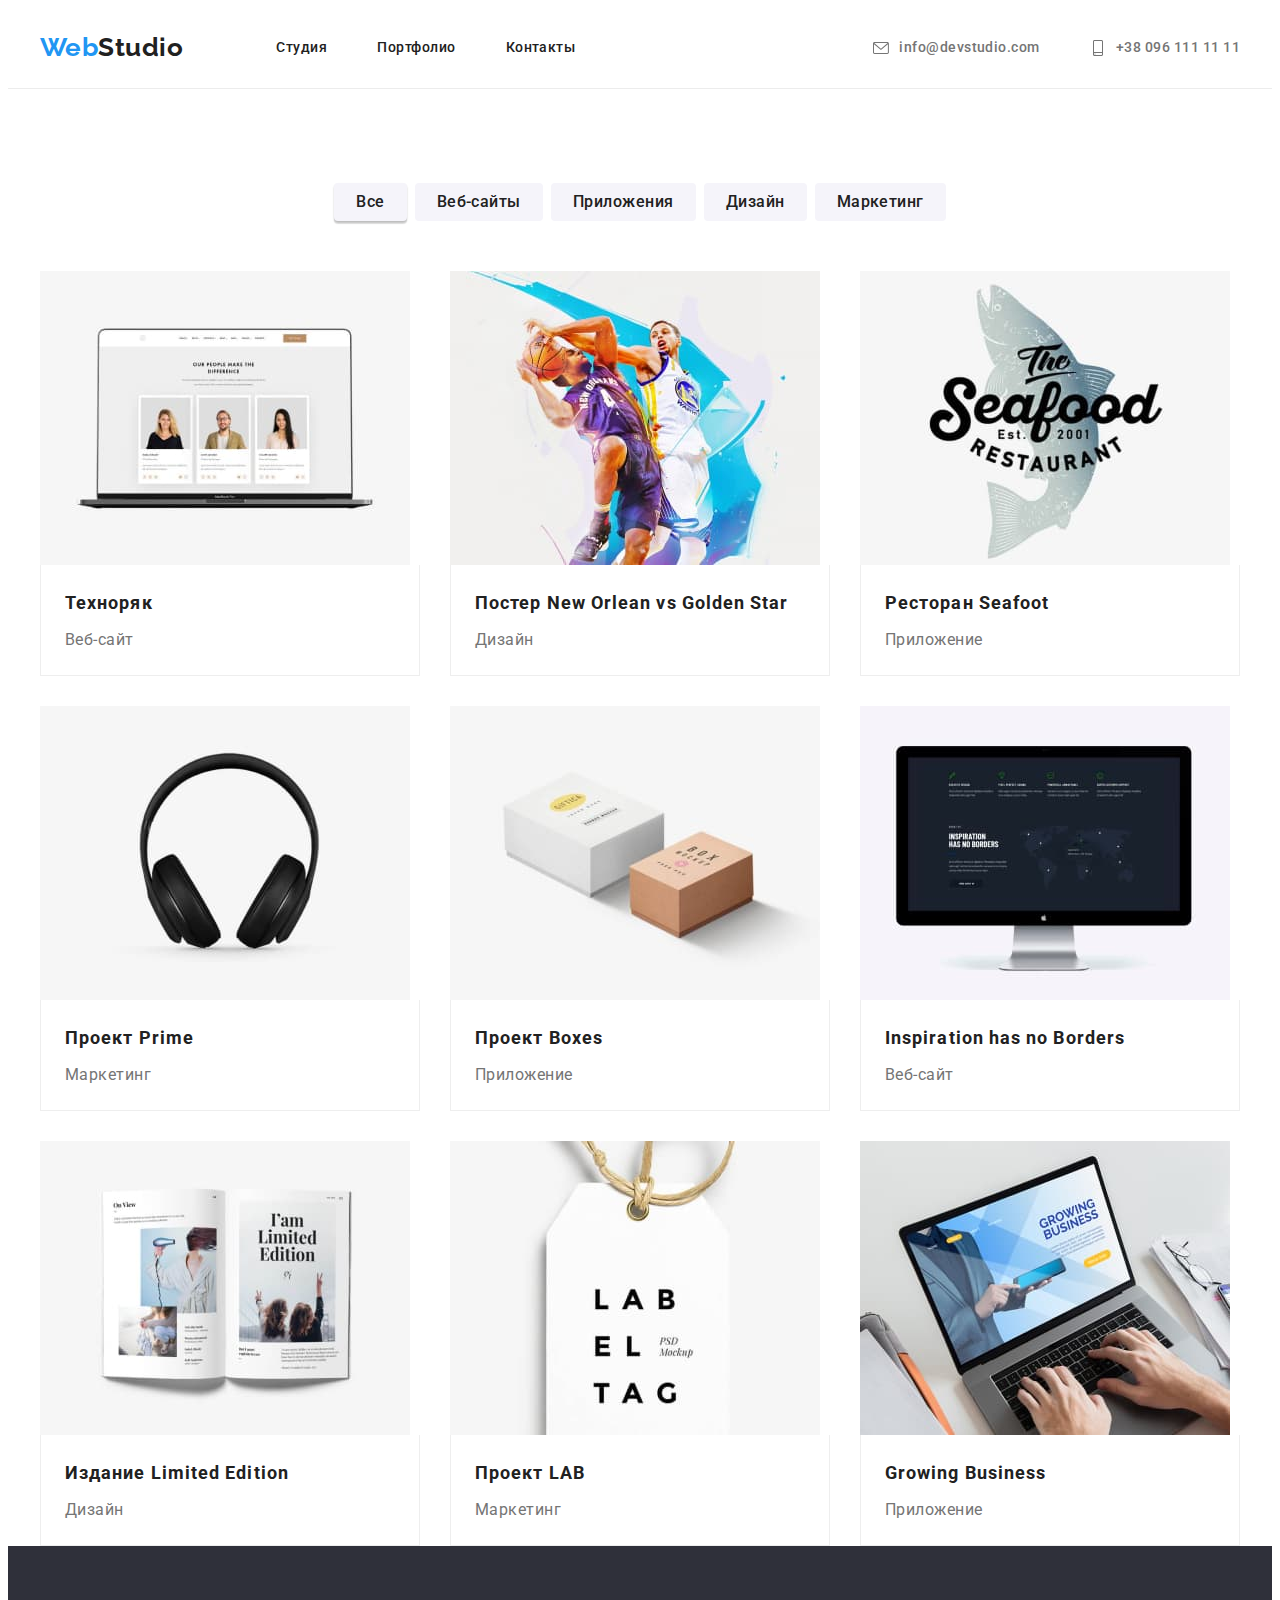
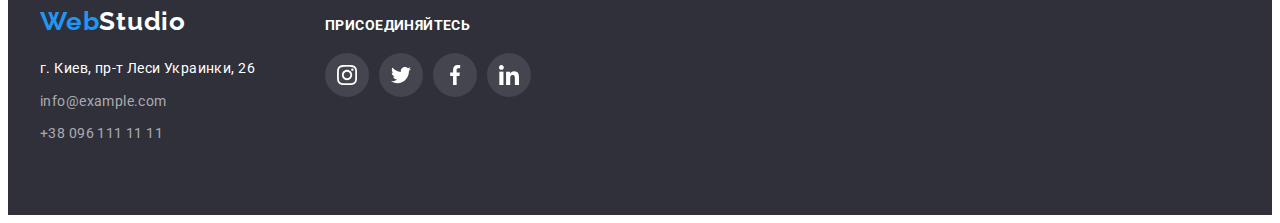
==== commit f8a106cd: "finish" ====
--- a/portfolio.html
+++ b/portfolio.html
@@ -85,84 +85,102 @@
 
             <ul class="projects ">
                 <li class="projects-item">
+                    <a href="#" class="portfolio-pojects-link">
                     <img src="./images/Ноутбук.jpg" alt="ноутбук" width="370" height="294">
                     <div class="projects-box">
                         <h2 class="projects-title">Техноряк</h2>
                         <p class="projects-text"> Веб-сайт</p>
                     </div>
-            
-            
-                </li>
-            
-                <li class="projects-item">
+                    </a>
+            
+            
+                </li>
+            
+                <li class="projects-item">
+                    <a href="#" class="portfolio-pojects-link">
                     <img src="./images/Баскетболисты.jpg" alt="Два баскетболиста" width="370" height="294">
                     <div class="projects-box">
                         <h2 class="projects-title">Постер New Orlean vs Golden Star</h2>
                         <p class="projects-text"> Дизайн</p>
                     </div>
-            
-                </li>
-            
-                <li class="projects-item">
+                    </a>
+            
+                </li>
+            
+                <li class="projects-item">
+                    <a href="#" class="portfolio-pojects-link">
                     <img src="./images/Имя приложения.jpg" alt="Афиша  ресторана" width="370" height="294">
                     <div class="projects-box">
                         <h2 class="projects-title">Ресторан Seafoot</h2>
                         <p class="projects-text">Приложение</p>
                     </div>
-            
-                </li>
-            
-                <li class="projects-item">
+                    </a>
+            
+                </li>
+            
+                <li class="projects-item">
+                    <a href="#" class="portfolio-pojects-link">
                     <img src="./images/Наушники.jpg" alt="Наушники" width="370" height="294">
                     <div class="projects-box">
                         <h2 class="projects-title">Проект Prime</h2>
                         <p class="projects-text">Маркетинг</p>
                     </div>
-            
-                </li>
-            
-                <li class="projects-item">
+                    </a>
+            
+                </li>
+            
+                <li class="projects-item">
+                    <a href="#" class="portfolio-pojects-link">
                     <img src="./images/Коробки.jpg" alt="Две коробки" width="370" height="294">
                     <div class="projects-box">
                         <h2 class="projects-title">Проект Boxes</h2>
                         <p class="projects-text">Приложение</p>
                     </div>
-            
-                </li>
-            
-                <li class="projects-item">
+                    </a>
+            
+                </li>
+            
+                <li class="projects-item">
+                    <a href="#" class="portfolio-pojects-link">
                     <img src="./images/Компютер.jpg" alt="Экран" width="370" height="294">
                     <div class="projects-box">
                         <h2 class="projects-title">Inspiration has no Borders</h2>
                         <p class="projects-text">Веб-сайт</p>
                     </div>
-            
-                </li>
-            
-                <li class="projects-item">
+                    </a>
+            
+                </li>
+            
+                <li class="projects-item">
+                    <a href="#" class="portfolio-pojects-link">
                     <img src="./images/Книга.jpg" alt="Развернутая книга" width="370" height="294">
                     <div class="projects-box">
                         <h2 class="projects-title">Издание Limited Edition</h2>
                         <p class="projects-text">Дизайн</p>
                     </div>
-            
-                </li>
-            
-                <li class="projects-item">
+                    </a>
+            
+                </li>
+            
+                <li class="projects-item">
+                    <a href="#" class="portfolio-pojects-link">
                     <img src="./images/Бирка.jpg" alt="Бирка" width="370" height="294">
                     <div class="projects-box">
                         <h2 class="projects-title">Проект LAB</h2>
                         <p class="projects-text">Маркетинг</p>
                     </div>
-            
-                </li>
-            
-                <li class="projects-item">
+                    </a>
+            
+                </li>
+            
+                <li class="projects-item">
+                    <a href="#" class="portfolio-pojects-link">
                     <img src="./images/Ноутбук в роботе.jpg" alt="Ноутбук" width="370" height="294">
                     <div class="projects-box">
                         <h2 class="projects-title">Growing Business</h2>
                         <p class="projects-text">Приложение</p>
                     </div>
+                    </a>
             
                 </li>
             </ul>
@@ -186,35 +204,36 @@
                     </ul>
                 </address>
             </div>
-    <div class="footer-social">
-        <p class="invite">присоединяйтесь</p>
-        <ul class="list footer-icon-list">
-            <li class="footer-icon-item">
-                <a href="https://www.instagram.com/" class="footer-link">
-                    <svg class="icon footer-icon">
-                        <use href="./images/icons.svg#icon-instagram" width="20px" height="20px"></use>
-                    </svg></a>
-            </li>
-            <li class="footer-icon-item">
-                <a href="https://twitter.com/" class="footer-link">
-                    <svg class="icon footer-icon">
-                        <use href="./images/icons.svg#icon-twitter" width="20px" height="20px"></use>
-                    </svg></a>
-            </li>
-            <li class="footer-icon-item">
-                <a href="https://www.facebook.com/" class="footer-link">
-                    <svg class="icon footer-icon">
-                        <use href="./images/icons.svg#icon-facebook" width="20px" height="20px"></use>
-                    </svg></a>
-            </li>
-            <li class="footer-icon-item">
-                <a href="https://linkedin.com/" class="footer-link">
-                    <svg class="icon footer-icon">
-                        <use href="./images/icons.svg#icon-linkedin" width="20px" height="20px"></use>
-                    </svg></a>
-            </li>
-        </ul>
-    </div>
-</footer>
+            <div class="footer-social">
+                <p class="invite">присоединяйтесь</p>
+                <ul class="list footer-icon-list">
+                    <li class="footer-icon-item">
+                        <a href="https://www.instagram.com/" class="footer-link">
+                            <svg class="icon footer-icon">
+                                <use href="./images/icons.svg#icon-instagram" width="20px" height="20px"></use>
+                            </svg></a>
+                    </li>
+                    <li class="footer-icon-item">
+                        <a href="https://twitter.com/" class="footer-link">
+                            <svg class="icon footer-icon">
+                                <use href="./images/icons.svg#icon-twitter" width="20px" height="20px"></use>
+                            </svg></a>
+                    </li>
+                    <li class="footer-icon-item">
+                        <a href="https://www.facebook.com/" class="footer-link">
+                            <svg class="icon footer-icon">
+                                <use href="./images/icons.svg#icon-facebook" width="20px" height="20px"></use>
+                            </svg></a>
+                    </li>
+                    <li class="footer-icon-item">
+                        <a href="https://linkedin.com/" class="footer-link">
+                            <svg class="icon footer-icon">
+                                <use href="./images/icons.svg#icon-linkedin" width="20px" height="20px"></use>
+                            </svg></a>
+                    </li>
+                </ul>
+            </div>
+        </div>
+    </footer>
 </body>
 </html>--- a/css/styles.css
+++ b/css/styles.css
@@ -392,7 +392,7 @@
   line-height: 42px;
   text-align: center;
   letter-spacing: 0.03em;
-  color: var();
+  color: var(--title-text-color);
   margin-bottom: 50px;
 }
 .clients-list {
@@ -435,7 +435,7 @@
 }
 /*----------------------- footer-------------------------- */
 .footer {
-  background-color: var(--footer-background-color);
+  background-color: var(--black-background-color);
   padding: 60px 0;
 }
 .footer-content {
@@ -603,38 +603,61 @@
 .projects {
   display: flex;
   flex-wrap: wrap;
-  margin-bottom: 94px;
-
-  color: var(--title-text-color);
-}
-
+  margin-top: -30px;
+  margin-left: -30px;
+}
+.projects > li {
+  flex-basis: calc((100% - 3 * 30px) / 3);
+  margin-left: 30px;
+  margin-top: 30px;
+}
 .projects-item {
-  margin-right: 30px;
-  margin-bottom: 30px;
-}
-
-.projects-item:nth-child(3n) {
-  margin-right: 0;
-}
-
-.projects-item:nth-last-child(-n + 3) {
-  margin-bottom: 0;
+  background-color: var(--white-color);
+}
+.portfolio-pojects-link > img {
+  display: block;
+  max-width: 100%;
+  height: auto;
+}
+
+/* .portfolio-pojects-item:hover,
+.portfolio-pojects-item:focus {
+  filter: drop-shadow(0px 4px 4px rgba(0, 0, 0, 0.25));
+  box-shadow: 0px 1px 1px rgb(0 0 0 / 12%), 0px 4px 4px rgb(0 0 0 / 6%),
+    1px 4px 6px rgb(0 0 0 / 16%);
+} */
+.portfolio-pojects-link {
+  text-decoration: none;
+  display: block;
+}
+
+.portfolio-pojects-link:hover,
+.portfolio-pojects-link:focus {
+  /* filter: drop-shadow(0px 4px 4px rgba(0, 0, 0, 0.25)); */
+  box-shadow: 0px 4px 4px rgba(0, 0, 0, 0.25);
+}
+.projects-box {
+  border: 1px solid #eeeeee;
+  border-top: 0;
+  box-sizing: border-box;
+  padding: 20px 24px;
 }
 .projects-title {
+  font-style: normal;
   font-weight: 700;
   font-size: 18px;
   line-height: 2;
+  /* identical to box height, or 200% */
+
   letter-spacing: 0.06em;
+  margin-bottom: 4px;
+  color: var(--title-text-color);
 }
 .projects-text {
   font-size: 16px;
-  line-height: 30px;
-  color: #757575;
-}
-
-.projects-box {
-  padding: 20px 24px;
-  border-right: 1px solid #eeeeee;
-  border-bottom: 1px solid #eeeeee;
-  border-left: 1px solid #eeeeee;
-}
+  line-height: 1.87;
+  /* identical to box height, or 187% */
+
+  letter-spacing: 0.03em;
+  color: var(--primeri-text-color);
+}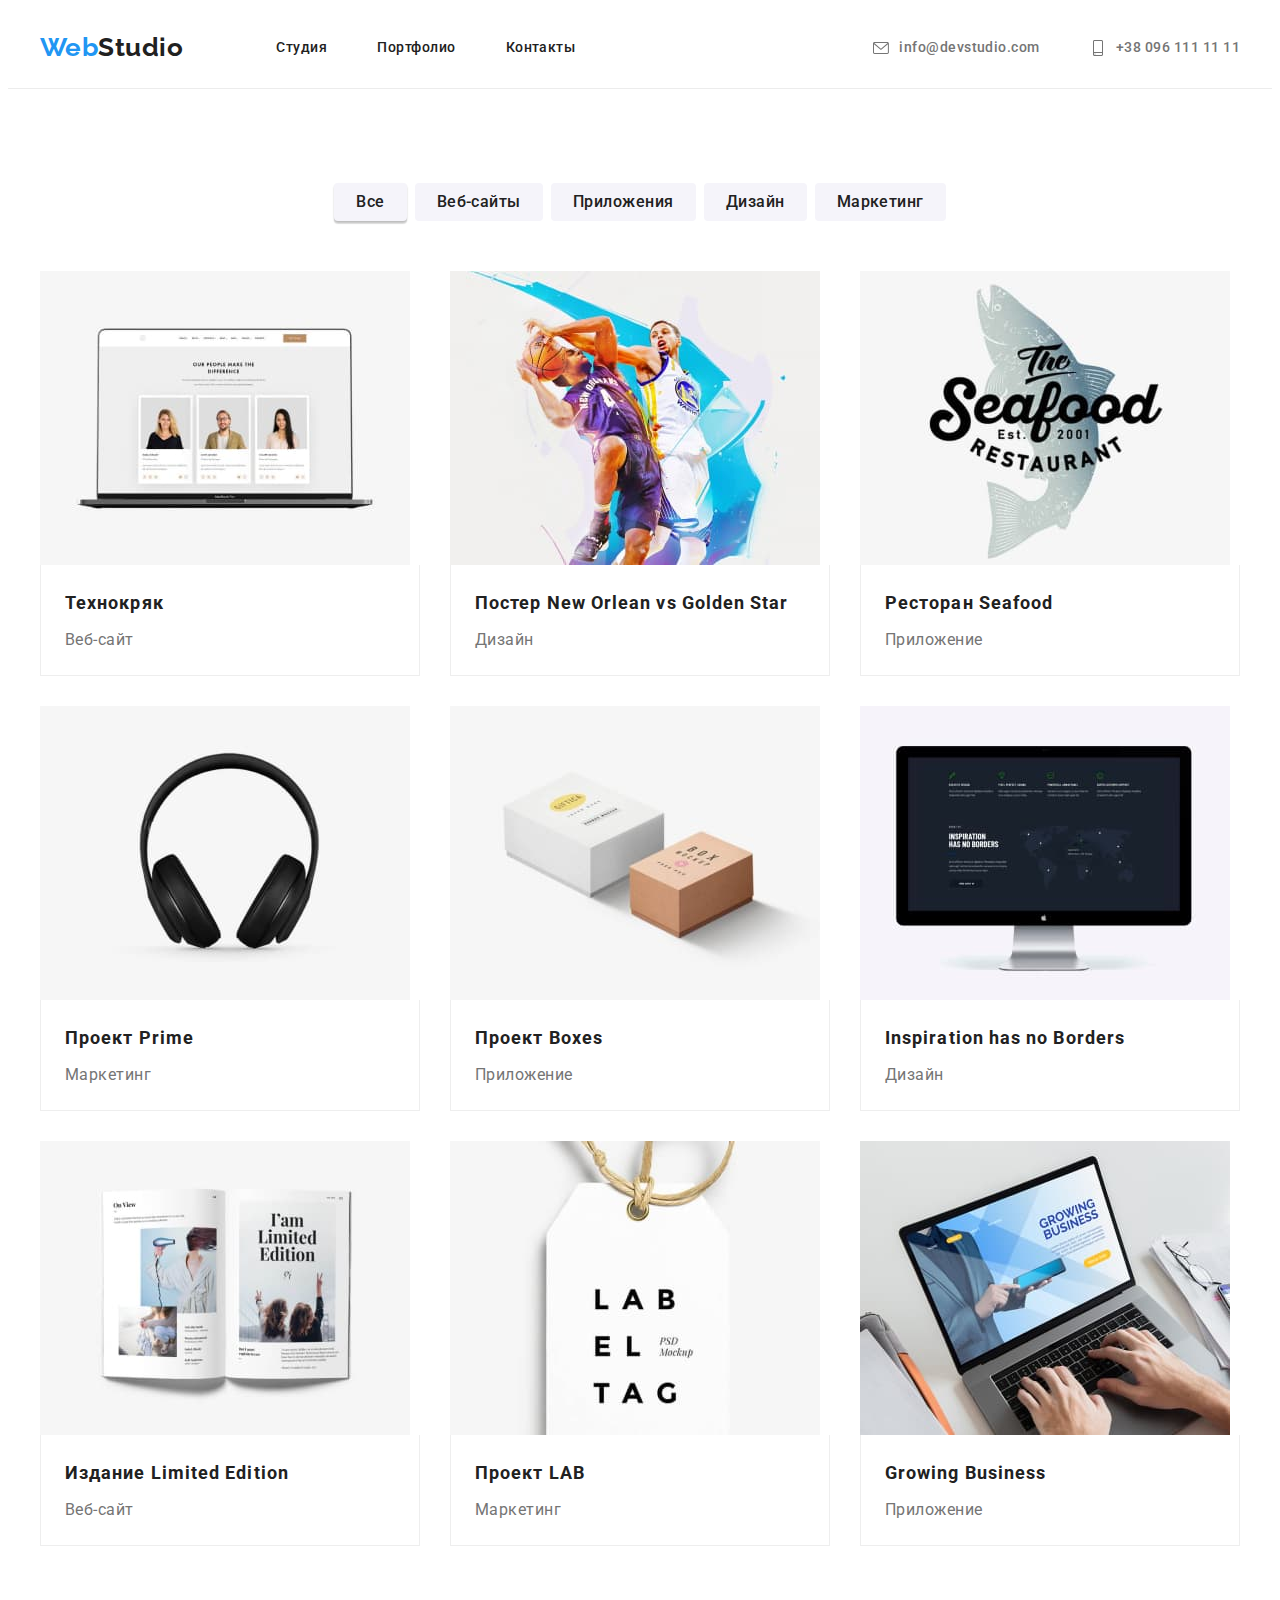
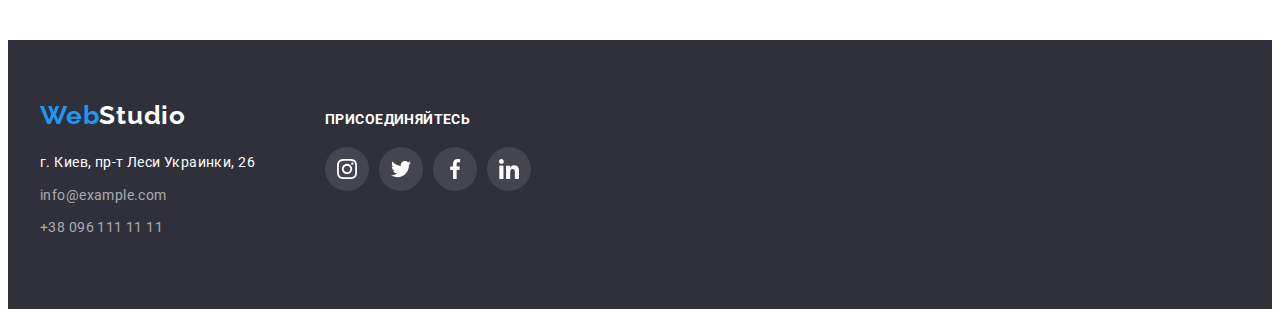
==== commit 64f534c0: "finish" ====
--- a/portfolio.html
+++ b/portfolio.html
@@ -83,107 +83,93 @@
             </ul>
 
 
-            <ul class="projects ">
-                <li class="projects-item">
-                    <a href="#" class="portfolio-pojects-link">
-                    <img src="./images/Ноутбук.jpg" alt="ноутбук" width="370" height="294">
-                    <div class="projects-box">
-                        <h2 class="projects-title">Техноряк</h2>
-                        <p class="projects-text"> Веб-сайт</p>
-                    </div>
-                    </a>
-            
-            
-                </li>
-            
-                <li class="projects-item">
-                    <a href="#" class="portfolio-pojects-link">
-                    <img src="./images/Баскетболисты.jpg" alt="Два баскетболиста" width="370" height="294">
-                    <div class="projects-box">
-                        <h2 class="projects-title">Постер New Orlean vs Golden Star</h2>
-                        <p class="projects-text"> Дизайн</p>
-                    </div>
-                    </a>
-            
-                </li>
-            
-                <li class="projects-item">
-                    <a href="#" class="portfolio-pojects-link">
-                    <img src="./images/Имя приложения.jpg" alt="Афиша  ресторана" width="370" height="294">
-                    <div class="projects-box">
-                        <h2 class="projects-title">Ресторан Seafoot</h2>
-                        <p class="projects-text">Приложение</p>
-                    </div>
-                    </a>
-            
-                </li>
-            
-                <li class="projects-item">
-                    <a href="#" class="portfolio-pojects-link">
-                    <img src="./images/Наушники.jpg" alt="Наушники" width="370" height="294">
-                    <div class="projects-box">
-                        <h2 class="projects-title">Проект Prime</h2>
-                        <p class="projects-text">Маркетинг</p>
-                    </div>
-                    </a>
-            
-                </li>
-            
-                <li class="projects-item">
-                    <a href="#" class="portfolio-pojects-link">
-                    <img src="./images/Коробки.jpg" alt="Две коробки" width="370" height="294">
-                    <div class="projects-box">
-                        <h2 class="projects-title">Проект Boxes</h2>
-                        <p class="projects-text">Приложение</p>
-                    </div>
-                    </a>
-            
-                </li>
-            
-                <li class="projects-item">
-                    <a href="#" class="portfolio-pojects-link">
-                    <img src="./images/Компютер.jpg" alt="Экран" width="370" height="294">
-                    <div class="projects-box">
-                        <h2 class="projects-title">Inspiration has no Borders</h2>
-                        <p class="projects-text">Веб-сайт</p>
-                    </div>
-                    </a>
-            
-                </li>
-            
-                <li class="projects-item">
-                    <a href="#" class="portfolio-pojects-link">
-                    <img src="./images/Книга.jpg" alt="Развернутая книга" width="370" height="294">
-                    <div class="projects-box">
-                        <h2 class="projects-title">Издание Limited Edition</h2>
-                        <p class="projects-text">Дизайн</p>
-                    </div>
-                    </a>
-            
-                </li>
-            
-                <li class="projects-item">
-                    <a href="#" class="portfolio-pojects-link">
-                    <img src="./images/Бирка.jpg" alt="Бирка" width="370" height="294">
-                    <div class="projects-box">
-                        <h2 class="projects-title">Проект LAB</h2>
-                        <p class="projects-text">Маркетинг</p>
-                    </div>
-                    </a>
-            
-                </li>
-            
-                <li class="projects-item">
-                    <a href="#" class="portfolio-pojects-link">
-                    <img src="./images/Ноутбук в роботе.jpg" alt="Ноутбук" width="370" height="294">
-                    <div class="projects-box">
-                        <h2 class="projects-title">Growing Business</h2>
-                        <p class="projects-text">Приложение</p>
-                    </div>
-                    </a>
-            
-                </li>
-            </ul>
+        <ul class="list portfolio-projects-list">
+            <li class="portfolio-pojects-item">
+                <a href="#" class="portfolio-pojects-link">
+                    <img src="./images/Ноутбук.jpg" alt="сайт на ноутбуке" width="370" />
+                    <div class="portfolio-project">
+                        <h2 class="portfolio-project-name">Технокряк</h2>
+                        <p class="portfolio-project-type">Веб-сайт</p>
+                    </div>
+                </a>
+            </li>
+            <li class="portfolio-pojects-item">
+                <a href="#" class="portfolio-pojects-link">
+                    <img src="./images/Баскетболисты.jpg" alt="постер баскетболисты" width="370" />
+                    <div class="portfolio-project">
+                        <h2 class="portfolio-project-name">
+                            Постер <span lang="en">New Orlean vs Golden Star</span>
+                        </h2>
+                        <p class="portfolio-project-type">Дизайн</p>
+                    </div>
+                </a>
+            </li>
+            <li class="portfolio-pojects-item">
+                <a href="#" class="portfolio-pojects-link">
+                    <img src="./images/Имя приложения.jpg" alt="лого ресторана" width="370" />
+                    <div class="portfolio-project">
+                        <h2 class="portfolio-project-name">Ресторан <span lang="en">Seafood</span></h2>
+                        <p class="portfolio-project-type">Приложение</p>
+                    </div>
+                </a>
+            </li>
+            <li class="portfolio-pojects-item">
+                <a href="#" class="portfolio-pojects-link">
+                    <img src="./images/Наушники.jpg" alt="наушники" width="370" />
+                    <div class="portfolio-project">
+                        <h2 class="portfolio-project-name">Проект <span lang="en">Prime</span></h2>
+                        <p class="portfolio-project-type">Маркетинг</p>
+                    </div>
+                </a>
+            </li>
+            <li class="portfolio-pojects-item">
+                <a href="#" class="portfolio-pojects-link">
+                    <img src="./images/Коробки.jpg" alt="две коробки" width="370" />
+                    <div class="portfolio-project">
+                        <h2 class="portfolio-project-name">Проект <span lang="en">Boxes</span></h2>
+                        <p class="portfolio-project-type">Приложение</p>
+                    </div>
+                </a>
+            </li>
+            <li class="portfolio-pojects-item">
+                <a href="#" class="portfolio-pojects-link">
+                    <img src="./images/Компютер.jpg" alt="сайт на мониторе" width="370" />
+                    <div class="portfolio-project">
+                        <h2 class="portfolio-project-name" lang="en">Inspiration has no Borders</h2>
+                        <p class="portfolio-project-type">Дизайн</p>
+                    </div>
+                </a>
+            </li>
+            <li class="portfolio-pojects-item">
+                <a href="#" class="portfolio-pojects-link">
+                    <img src="./images/Книга.jpg" alt="книга" width="370" />
+                    <div class="portfolio-project">
+                        <h2 class="portfolio-project-name">
+                            Издание <span lang="en">Limited Edition</span>
+                        </h2>
+                        <p class="portfolio-project-type">Веб-сайт</p>
+                    </div>
+                </a>
+            </li>
+            <li class="portfolio-pojects-item">
+                <a href="#" class="portfolio-pojects-link">
+                    <img src="./images/Бирка.jpg" alt="лейбл с названием проекта" width="370" />
+                    <div class="portfolio-project">
+                        <h2 class="portfolio-project-name">Проект <span lang="en">LAB</span></h2>
+                        <p class="portfolio-project-type">Маркетинг</p>
+                    </div>
+                </a>
+            </li>
+            <li class="portfolio-pojects-item">
+                <a href="#" class="portfolio-pojects-link">
+                    <img src="./images/Ноутбук в роботе.jpg" alt="работа за ноутбуком" width="370" />
+                    <div class="portfolio-project">
+                        <h2 class="portfolio-project-name" lang="en">Growing Business</h2>
+                        <p class="portfolio-project-type">Приложение</p>
+                    </div>
+                </a>
+            </li>
+        </ul>
             </div>
         </section>
     </main>
--- a/css/styles.css
+++ b/css/styles.css
@@ -600,18 +600,19 @@
   letter-spacing: 0.03em;
   color: var(--primeri-text-color);
 }
-.projects {
+.portfolio-projects-list {
   display: flex;
   flex-wrap: wrap;
   margin-top: -30px;
   margin-left: -30px;
-}
-.projects > li {
+  margin-bottom: 94px;
+}
+.portfolio-projects-list > li {
   flex-basis: calc((100% - 3 * 30px) / 3);
   margin-left: 30px;
   margin-top: 30px;
 }
-.projects-item {
+.portfolio-pojects-item {
   background-color: var(--white-color);
 }
 .portfolio-pojects-link > img {
@@ -636,13 +637,13 @@
   /* filter: drop-shadow(0px 4px 4px rgba(0, 0, 0, 0.25)); */
   box-shadow: 0px 4px 4px rgba(0, 0, 0, 0.25);
 }
-.projects-box {
+.portfolio-project {
   border: 1px solid #eeeeee;
   border-top: 0;
   box-sizing: border-box;
   padding: 20px 24px;
 }
-.projects-title {
+.portfolio-project-name {
   font-style: normal;
   font-weight: 700;
   font-size: 18px;
@@ -653,7 +654,7 @@
   margin-bottom: 4px;
   color: var(--title-text-color);
 }
-.projects-text {
+.portfolio-project-type {
   font-size: 16px;
   line-height: 1.87;
   /* identical to box height, or 187% */
